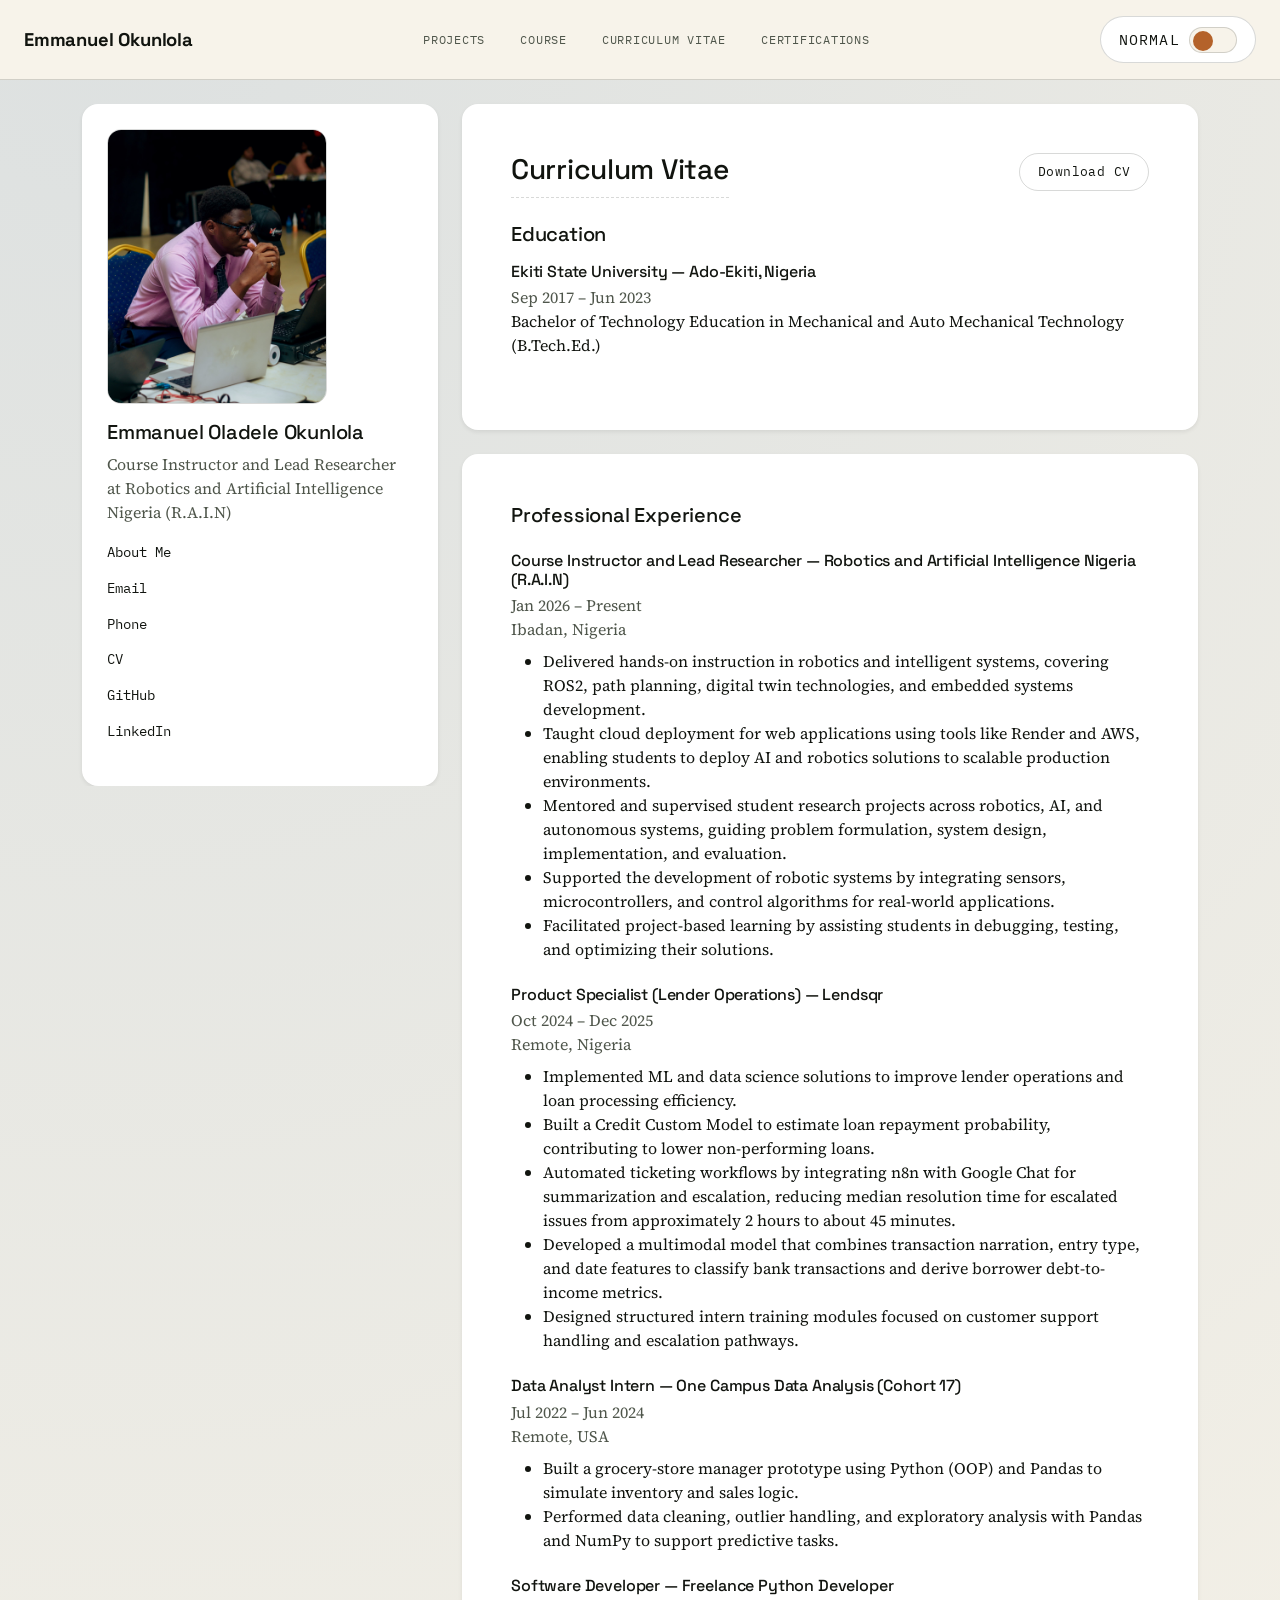
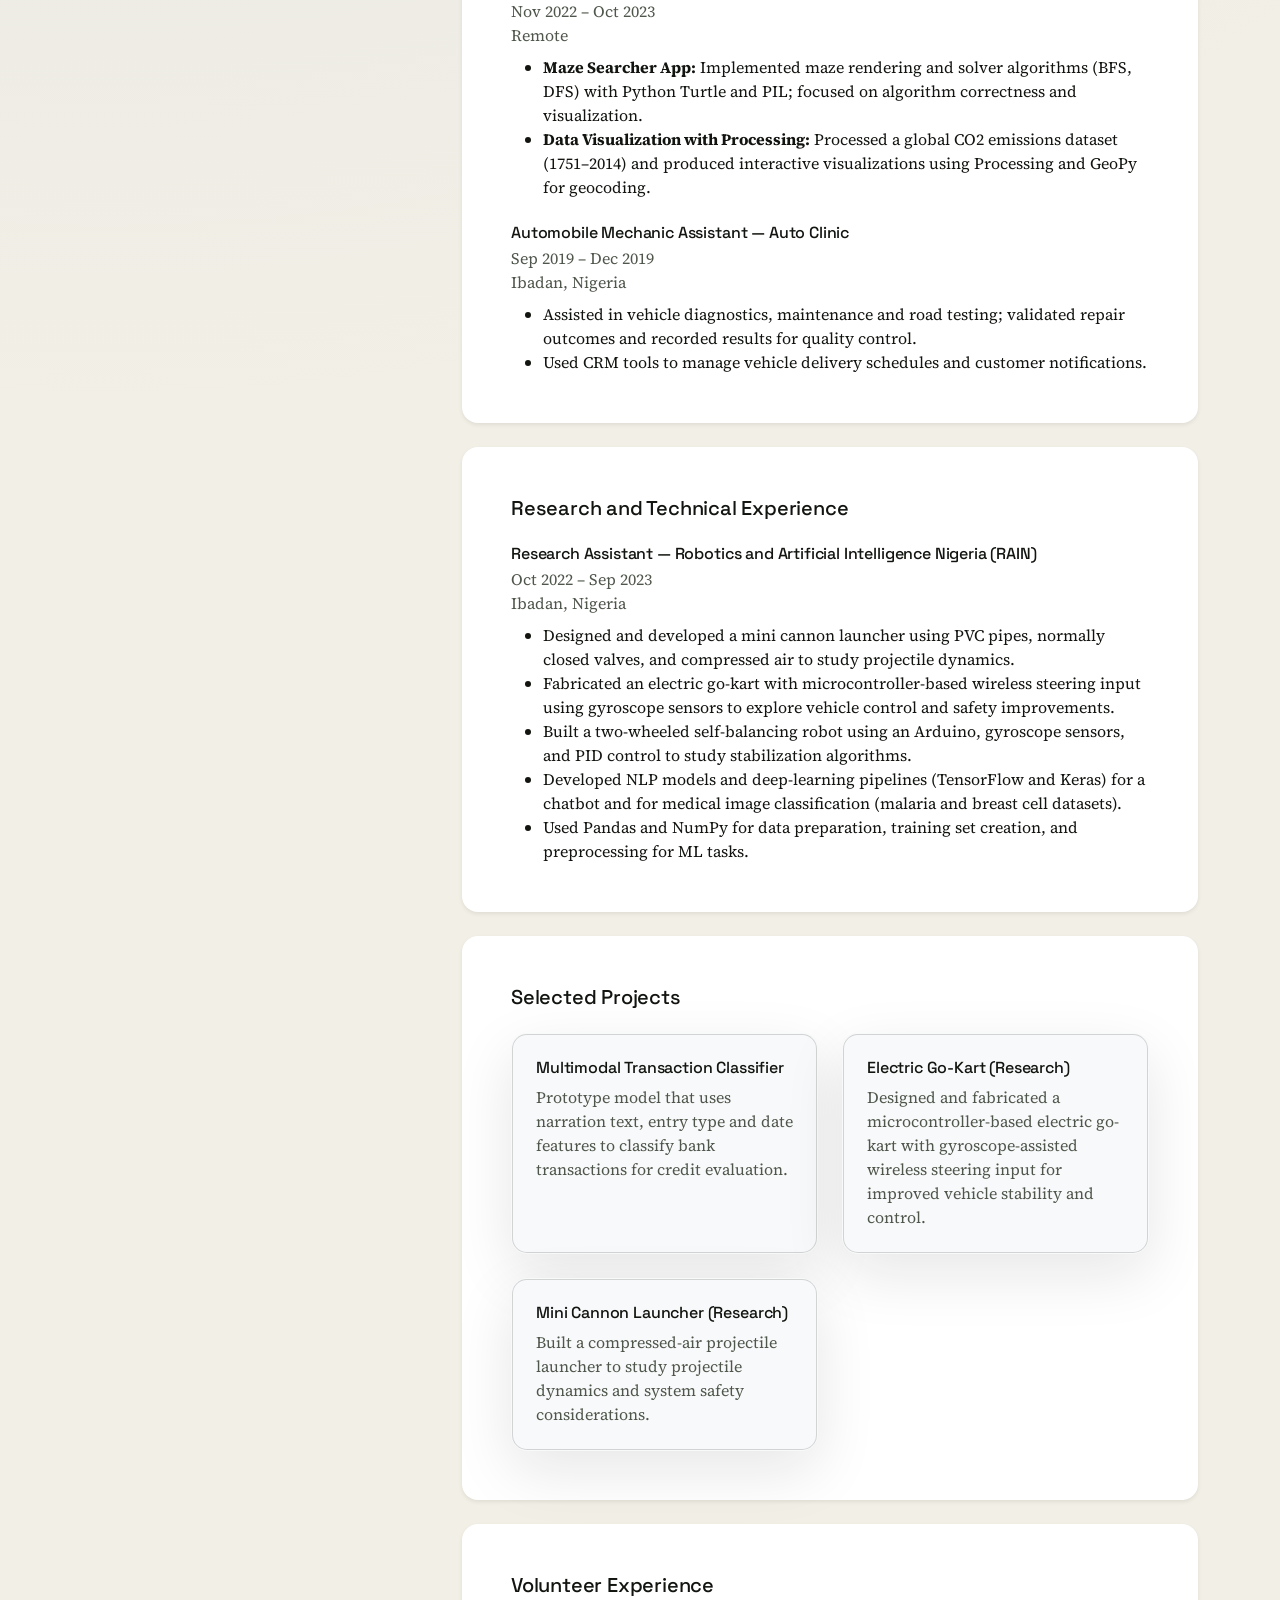
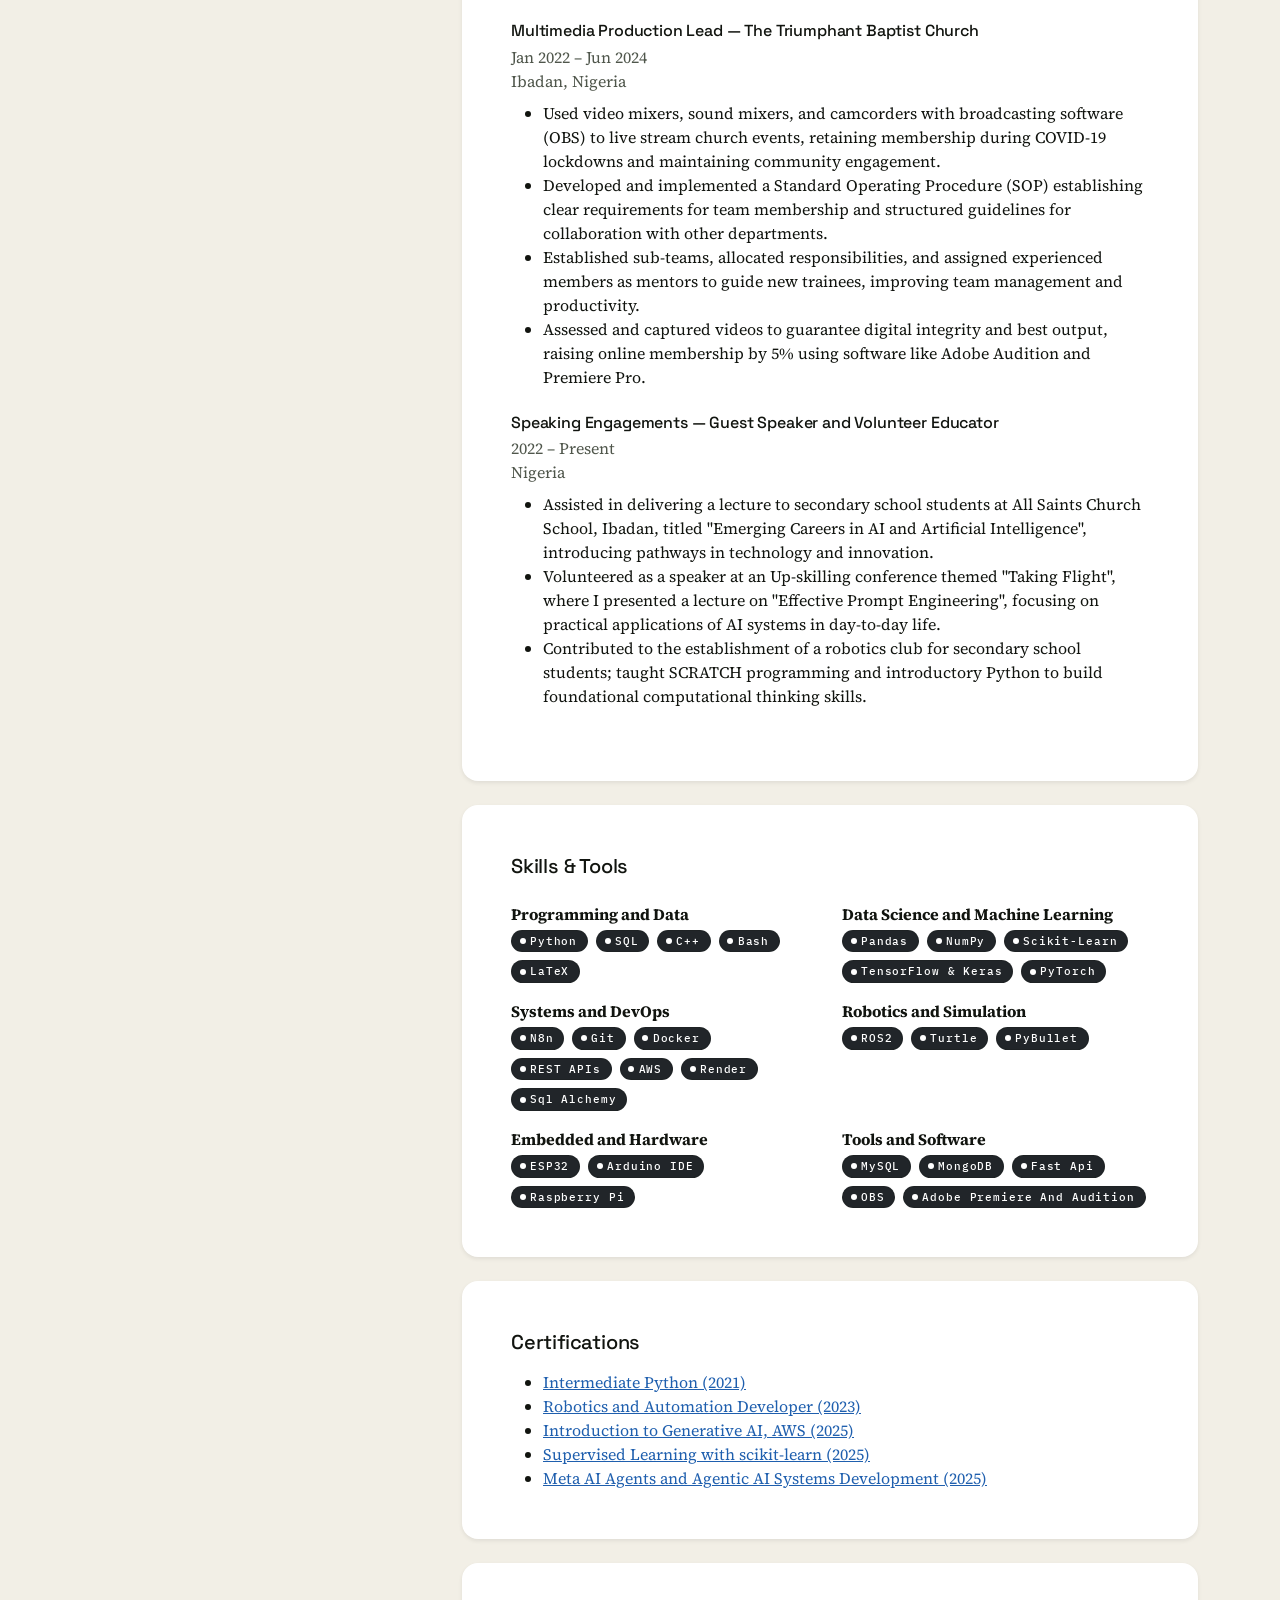
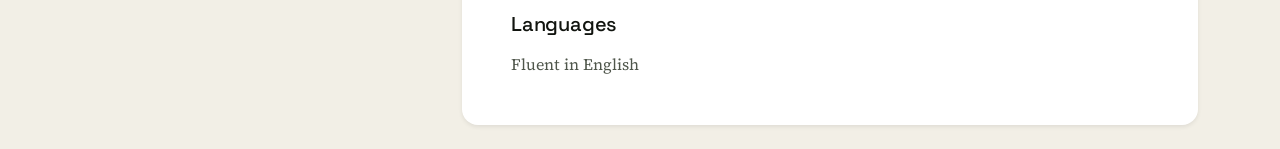
==== cv.html @ 88863d71 "pushing my first portfolio to git, to be hosted on github pages" ====
<!doctype html>
<html lang="en">
  <head>
    <meta charset="utf-8">
    <meta name="viewport" content="width=device-width, initial-scale=1, shrink-to-fit=no">
    <title>Curriculum Vitae · Emmanuel Okunlola</title>
    <link rel="icon" type="image/svg+xml" href="favicons/favicon.svg">
    <link rel="apple-touch-icon" sizes="180x180" href="favicons/apple-touch-icon.png">
    <link rel="icon" type="image/png" sizes="32x32" href="favicons/favicon-32x32.png">
    <link rel="icon" type="image/png" sizes="16x16" href="favicons/favicon-16x16.png">
    <meta name="theme-color" content="#0e1210">

    <!-- Inline, blocking: set the theme before first paint so there's no flash -->
    <script>
      (function () {
        try {
          var stored = localStorage.getItem('portfolio-theme');
          var theme = stored || (window.matchMedia('(prefers-color-scheme: dark)').matches ? 'mechanical' : 'normal');

          document.documentElement.dataset.theme = theme;
          document.documentElement.setAttribute('data-bs-theme', theme === 'mechanical' ? 'dark' : 'light');
        } catch (err) {
          document.documentElement.dataset.theme = 'normal';
          document.documentElement.setAttribute('data-bs-theme', 'light');
        }
      })();
    </script>
    <link rel="stylesheet" href="https://cdn.jsdelivr.net/npm/bootstrap@5.3.2/dist/css/bootstrap.min.css" crossorigin="anonymous">
    <link rel="stylesheet" href="css/site.css">
    
  </head>
  <body>
    <div class="page-shell">
      <header class="page-header py-3 px-4 d-flex align-items-center justify-content-between">
        <div class="brand">
          <a href="index.html" class="text-decoration-none">
            <h1 class="h4 mb-0">Emmanuel Okunlola</h1>
          </a>
        </div>
        <nav class="site-nav" aria-label="Primary">
          <a href="projects.html" class="nav-pill">Projects</a>
          <a href="courses.html" class="nav-pill">Course</a>
          <a href="cv.html" class="nav-pill">Curriculum Vitae</a>
          <a href="cv.html#certification" class="nav-pill">Certifications</a>
    
        </nav>
        <button id="theme-toggle" class="switch" type="button" aria-pressed="false" aria-label="Toggle mechanical theme">
          <span class="switch-label">Normal</span>
          <span class="switch-track"><span class="switch-thumb"></span></span>
        </button>
      </header>
      <main class="container-xl py-4">
        <div class="row gx-4">
          <aside class="col-md-4 mb-4 sidebar-col">
            <div class="sidebar-card p-4 rounded-4 shadow-sm">
              <img src="images/profile_picture.jpeg" alt="Profile photo" class="profile-avatar mb-3">
              <h2 class="h5 mb-2">Emmanuel Oladele Okunlola</h2>
              <p class="text-muted mb-3">Course Instructor and Lead Researcher at Robotics and Artificial Intelligence Nigeria (R.A.I.N)</p>
              <div class="sidebar-links mb-3">
                <a href="about.html" class="sidebar-link">About Me</a>
                <a href="mailto:niyotokunlola@gmail.com" class="sidebar-link">Email</a>
                <a href="tel:+2348109002739" class="sidebar-link">Phone</a>
                <a href="cv.html" class="sidebar-link">CV</a>
                <a href="https://github.com/the90sInc/" target="_blank" class="sidebar-link">GitHub</a>
                <a href="https://www.linkedin.com/in/emmanuelokunlola/" target="_blank" class="sidebar-link">LinkedIn</a>
              </div>
            </div>
          </aside>
          <section class="col-md-8">

<div class="content-block rounded-4 shadow-sm p-5 mb-4">
  <div class="d-flex justify-content-between align-items-start flex-wrap gap-3 mb-4">
    <h2 class="section-title mb-0">Curriculum Vitae</h2>
    <a href="files/Professional_CV.pdf" class="btn btn-outline-light" download>Download CV</a>
  </div>

  <h3 class="h5 mb-3">Education</h3>
  <div class="mb-4">
    <div class="d-flex justify-content-between flex-wrap">
      <h4 class="h6 mb-1">Ekiti State University — Ado-Ekiti, Nigeria</h4>
    </div>
    <span class="text-muted">Sep 2017 – Jun 2023</span>
    <p class="mb-1">Bachelor of Technology Education in Mechanical and Auto Mechanical Technology (B.Tech.Ed.)</p>
  </div>
</div>

<div class="content-block rounded-4 shadow-sm p-5 mb-4">
  <h3 class="h5 mb-4">Professional Experience</h3>

  <div class="mb-4">
    <div class="d-flex justify-content-between flex-wrap">
      <h4 class="h6 mb-1">Course Instructor and Lead Researcher — Robotics and Artificial Intelligence Nigeria (R.A.I.N)</h4>
    </div>
    <span class="text-muted">Jan 2026 – Present</span>
    <p class="text-muted mb-2">Ibadan, Nigeria</p>
    <ul class="text-muted mb-0">
      <li>Delivered hands-on instruction in robotics and intelligent systems, covering ROS2, path planning, digital twin technologies, and embedded systems development.</li>
      <li>Taught cloud deployment for web applications using tools like Render and AWS, enabling students to deploy AI and robotics solutions to scalable production environments.</li>
      <li>Mentored and supervised student research projects across robotics, AI, and autonomous systems, guiding problem formulation, system design, implementation, and evaluation.</li>
      <li>Supported the development of robotic systems by integrating sensors, microcontrollers, and control algorithms for real-world applications.</li>
      <li>Facilitated project-based learning by assisting students in debugging, testing, and optimizing their solutions.</li>
    </ul>
  </div>

  <div class="mb-4">
    <div class="d-flex justify-content-between flex-wrap">
      <h4 class="h6 mb-1">Product Specialist (Lender Operations) — Lendsqr</h4>
    </div>
    <span class="text-muted">Oct 2024 – Dec 2025</span>
    <p class="text-muted mb-2">Remote, Nigeria</p>
    <ul class="text-muted mb-0">
      <li>Implemented ML and data science solutions to improve lender operations and loan processing efficiency.</li>
      <li>Built a Credit Custom Model to estimate loan repayment probability, contributing to lower non-performing loans.</li>
      <li>Automated ticketing workflows by integrating n8n with Google Chat for summarization and escalation, reducing median resolution time for escalated issues from approximately 2 hours to about 45 minutes.</li>
      <li>Developed a multimodal model that combines transaction narration, entry type, and date features to classify bank transactions and derive borrower debt-to-income metrics.</li>
      <li>Designed structured intern training modules focused on customer support handling and escalation pathways.</li>
    </ul>
  </div>

  <div class="mb-4">
    <div class="d-flex justify-content-between flex-wrap">
      <h4 class="h6 mb-1">Data Analyst Intern — One Campus Data Analysis (Cohort 17)</h4>
    </div>
    <span class="text-muted">Jul 2022 – Jun 2024</span>
    <p class="text-muted mb-2">Remote, USA</p>
    <ul class="text-muted mb-0">
      <li>Built a grocery-store manager prototype using Python (OOP) and Pandas to simulate inventory and sales logic.</li>
      <li>Performed data cleaning, outlier handling, and exploratory analysis with Pandas and NumPy to support predictive tasks.</li>
    </ul>
  </div>

  <div class="mb-4">
    <div class="d-flex justify-content-between flex-wrap">
      <h4 class="h6 mb-1">Software Developer — Freelance Python Developer</h4>
    </div>
    <span class="text-muted">Nov 2022 – Oct 2023</span>
    <p class="text-muted mb-2">Remote</p>
    <ul class="text-muted mb-0">
      <li><strong>Maze Searcher App:</strong> Implemented maze rendering and solver algorithms (BFS, DFS) with Python Turtle and PIL; focused on algorithm correctness and visualization.</li>
      <li><strong>Data Visualization with Processing:</strong> Processed a global CO2 emissions dataset (1751–2014) and produced interactive visualizations using Processing and GeoPy for geocoding.</li>
    </ul>
  </div>

  <div>
    <div class="d-flex justify-content-between flex-wrap">
      <h4 class="h6 mb-1">Automobile Mechanic Assistant — Auto Clinic</h4>
    </div>
    <span class="text-muted">Sep 2019 – Dec 2019</span>
    <p class="text-muted mb-2">Ibadan, Nigeria</p>
    <ul class="text-muted mb-0">
      <li>Assisted in vehicle diagnostics, maintenance and road testing; validated repair outcomes and recorded results for quality control.</li>
      <li>Used CRM tools to manage vehicle delivery schedules and customer notifications.</li>
    </ul>
  </div>
</div>

<div class="content-block rounded-4 shadow-sm p-5 mb-4">
  <h3 class="h5 mb-4">Research and Technical Experience</h3>
  <div class="d-flex justify-content-between flex-wrap">
    <h4 class="h6 mb-1">Research Assistant — Robotics and Artificial Intelligence Nigeria (RAIN)</h4>
  </div>
  <span class="text-muted">Oct 2022 – Sep 2023</span>
  <p class="text-muted mb-2">Ibadan, Nigeria</p>
  <ul class="text-muted mb-0">
    <li>Designed and developed a mini cannon launcher using PVC pipes, normally closed valves, and compressed air to study projectile dynamics.</li>
    <li>Fabricated an electric go-kart with microcontroller-based wireless steering input using gyroscope sensors to explore vehicle control and safety improvements.</li>
    <li>Built a two-wheeled self-balancing robot using an Arduino, gyroscope sensors, and PID control to study stabilization algorithms.</li>
    <li>Developed NLP models and deep-learning pipelines (TensorFlow and Keras) for a chatbot and for medical image classification (malaria and breast cell datasets).</li>
    <li>Used Pandas and NumPy for data preparation, training set creation, and preprocessing for ML tasks.</li>
  </ul>
</div>

<div class="content-block rounded-4 shadow-sm p-5 mb-4">
  <h3 class="h5 mb-4">Selected Projects</h3>
  <div class="row gy-4">
    <div class="col-md-6">
      <article class="project-card p-4 rounded-4 bg-body-tertiary h-100">
        <h4 class="mb-2 h6">Multimodal Transaction Classifier</h4>
        <p class="text-muted mb-0">Prototype model that uses narration text, entry type and date features to classify bank transactions for credit evaluation.</p>
      </article>
    </div>
    <div class="col-md-6">
      <article class="project-card p-4 rounded-4 bg-body-tertiary h-100">
        <h4 class="mb-2 h6">Electric Go-Kart (Research)</h4>
        <p class="text-muted mb-0">Designed and fabricated a microcontroller-based electric go-kart with gyroscope-assisted wireless steering input for improved vehicle stability and control.</p>
      </article>
    </div>
    <div class="col-md-6">
      <article class="project-card p-4 rounded-4 bg-body-tertiary h-100">
        <h4 class="mb-2 h6">Mini Cannon Launcher (Research)</h4>
        <p class="text-muted mb-0">Built a compressed-air projectile launcher to study projectile dynamics and system safety considerations.</p>
      </article>
    </div>
  </div>
</div>

<div class="content-block rounded-4 shadow-sm p-5 mb-4">
  <h3 class="h5 mb-4">Volunteer Experience</h3>
  <div class="mb-4">
    <div class="d-flex justify-content-between flex-wrap">
      <h4 class="h6 mb-1">Multimedia Production Lead — The Triumphant Baptist Church</h4>
    </div>
    <span class="text-muted">Jan 2022 – Jun 2024</span>
    <p class="text-muted mb-2">Ibadan, Nigeria</p>
    <ul class="text-muted mb-0">
      <li>Used video mixers, sound mixers, and camcorders with broadcasting software (OBS) to live stream church events, retaining membership during COVID-19 lockdowns and maintaining community engagement.</li>
      <li>Developed and implemented a Standard Operating Procedure (SOP) establishing clear requirements for team membership and structured guidelines for collaboration with other departments.</li>
      <li>Established sub-teams, allocated responsibilities, and assigned experienced members as mentors to guide new trainees, improving team management and productivity.</li>
      <li>Assessed and captured videos to guarantee digital integrity and best output, raising online membership by 5% using software like Adobe Audition and Premiere Pro.</li>
    </ul>
  </div>
  <div class="mb-4">
    <div class="d-flex justify-content-between flex-wrap">
      <h4 class="h6 mb-1">Speaking Engagements — Guest Speaker and Volunteer Educator</h4>
    </div>
    <span class="text-muted">2022 – Present</span>
    <p class="text-muted mb-2">Nigeria</p>
    <ul class="text-muted mb-0">
      <li>Assisted in delivering a lecture to secondary school students at All Saints Church School, Ibadan, titled "Emerging Careers in AI and Artificial Intelligence", introducing pathways in technology and innovation.</li>
      <li>Volunteered as a speaker at an Up-skilling conference themed "Taking Flight", where I presented a lecture on "Effective Prompt Engineering", focusing on practical applications of AI systems in day-to-day life.</li>
      <li>Contributed to the establishment of a robotics club for secondary school students; taught SCRATCH programming and introductory Python to build foundational computational thinking skills.</li>
    </ul>
  </div>
  
</div>

<div class="content-block rounded-4 shadow-sm p-5 mb-4">
  <h3 class="h5 mb-4">Skills &amp; Tools</h3>
  <div class="row gy-3">
    <div class="col-md-6">
      <p class="mb-1"><strong>Programming and Data</strong></p>
      <div class="d-flex flex-wrap gap-2">
        <span class="badge badge-pill bg-dark text-white">Python</span>
        <span class="badge badge-pill bg-dark text-white">SQL</span>
        <span class="badge badge-pill bg-dark text-white">C++</span>
        <span class="badge badge-pill bg-dark text-white">Bash</span>
        <span class="badge badge-pill bg-dark text-white">LaTeX</span>
      </div>
    </div>
    <div class="col-md-6">
      <p class="mb-1"><strong>Data Science and Machine Learning</strong></p>
      <div class="d-flex flex-wrap gap-2">
        <span class="badge badge-pill bg-dark text-white">Pandas</span>
        <span class="badge badge-pill bg-dark text-white">NumPy</span>
        <span class="badge badge-pill bg-dark text-white">Scikit-learn</span>
        <span class="badge badge-pill bg-dark text-white">TensorFlow &amp; Keras</span>
        <span class="badge badge-pill bg-dark text-white">PyTorch</span>
      </div>
    </div>
    <div class="col-md-6">
      <p class="mb-1"><strong>Systems and DevOps</strong></p>
      <div class="d-flex flex-wrap gap-2">
        <span class="badge badge-pill bg-dark text-white">n8n</span>
        <span class="badge badge-pill bg-dark text-white">Git</span>
        <span class="badge badge-pill bg-dark text-white">Docker</span>
        <span class="badge badge-pill bg-dark text-white">REST APIs</span>
        <span class="badge badge-pill bg-dark text-white">AWS</span>
        <span class="badge badge-pill bg-dark text-white">Render</span>
        <span class="badge badge-pill bg-dark text-white">Sql Alchemy</span>
      </div>
    </div>
    <div class="col-md-6">
      <p class="mb-1"><strong>Robotics and Simulation</strong></p>
      <div class="d-flex flex-wrap gap-2">
        <span class="badge badge-pill bg-dark text-white">ROS2</span>
        <span class="badge badge-pill bg-dark text-white">Turtle</span>
        <span class="badge badge-pill bg-dark text-white">PyBullet</span>
      </div>
    </div>
    <div class="col-md-6">
      <p class="mb-1"><strong>Embedded and Hardware</strong></p>
      <div class="d-flex flex-wrap gap-2">
        <span class="badge badge-pill bg-dark text-white">ESP32</span>
        <span class="badge badge-pill bg-dark text-white">Arduino IDE</span>
        <span class="badge badge-pill bg-dark text-white">Raspberry Pi</span>
      </div>
    </div>
    <div class="col-md-6">
      <p class="mb-1"><strong>Tools and Software</strong></p>
      <div class="d-flex flex-wrap gap-2">
        <span class="badge badge-pill bg-dark text-white">MySQL</span>
        <span class="badge badge-pill bg-dark text-white">MongoDB</span>
        <span class="badge badge-pill bg-dark text-white">Fast Api</span>
        <span class="badge badge-pill bg-dark text-white">OBS</span>
        <span class="badge badge-pill bg-dark text-white">Adobe Premiere and Audition</span>
      </div>
    </div>
  </div>
</div>

<div class="content-block rounded-4 shadow-sm p-5 mb-4" id="certification">
  <h3 class="h5 mb-3">Certifications</h3>
  <ul class="text-muted mb-0">
    <li><a href="https://www.datacamp.com/completed/statement-of-accomplishment/course/e2b67c7ce54f2c0b7b66b31d7f679be940882313" target="_blank" class="text-decoration-underline">Intermediate Python (2021)</a></li>
    <li><a href="https://drive.google.com/file/d/1u7HS6_P8scRAf2-X0GeK5CwsTp3LVEvN/view" target="_blank" class="text-decoration-underline">Robotics and Automation Developer (2023)</a></li>
    <li><a href="https://www.udacity.com/certificate/e/9453f0be-5ea4-11f0-bd34-0f3edb70fea3" target="_blank" class="text-decoration-underline">Introduction to Generative AI, AWS (2025)</a></li>
    <li><a href="https://www.datacamp.com/completed/statement-of-accomplishment/course/9a4fb801af8574391a65c345abcd76ab126ab5a8" target="_blank" class="text-decoration-underline">Supervised Learning with scikit-learn (2025)</a></li>
    <li><a href="https://drive.google.com/file/d/1WVRADmPK8iLYOWRzMctFnv8rOKqzJzUx/view" target="_blank" class="text-decoration-underline">Meta AI Agents and Agentic AI Systems Development (2025)</a></li>
  </ul>
</div>

<div class="content-block rounded-4 shadow-sm p-5">
  <h3 class="h5 mb-3">Languages</h3>
  <p class="text-muted mb-0">Fluent in English</p>
</div>

          </section>
        </div>
      </main>
    </div>
    <script src="https://cdn.jsdelivr.net/npm/bootstrap@5.3.2/dist/js/bootstrap.bundle.min.js" crossorigin="anonymous"></script>
    <script src="js/theme.js"></script>
  </body>
</html>
---- css/site.css ----
/* ==========================================================================
   Portfolio design system — "field notebook" theme
   Two named surfaces (paper / graphite), one technical blue accent,
   one copper accent for highlights and tags.
   ========================================================================== */

@import url('https://fonts.googleapis.com/css2?family=Space+Grotesk:wght@500;600;700&family=Source+Serif+4:opsz,wght@8..60,400;8..60,600&family=IBM+Plex+Mono:wght@400;500&display=swap');

:root {
  color-scheme: light;

  /* -- surfaces -- */
  --bg: #f2efe6;
  --surface: #ffffff;
  --surface-2: #f7f3ea;
  --panel: rgba(20, 24, 20, 0.08);
  --border: rgba(15, 20, 15, 0.16);

  /* -- text -- */
  --text: #11140f;
  --text-muted: #4f564b;

  /* -- accents -- */
  --accent: #1f5fae;        /* blueprint blue */
  --accent-strong: #123c73;
  --accent-warm: #b4622a;   /* copper */
  --accent-warm-strong: #8a4a1e;

  /* -- fonts -- */
  --font-display: 'Space Grotesk', system-ui, sans-serif;
  --font-body: 'Source Serif 4', Georgia, serif;
  --font-mono: 'IBM Plex Mono', ui-monospace, monospace;

  --radius: 18px;
  --shadow: 0 20px 60px rgba(20, 20, 15, 0.10);
}

/* "Mechanical" theme — a blueprint / technical-drawing surface: deep
   schematic navy, a faint drafting grid, cyan linework and copper rivets
   in place of the paper/graphite palette. */
[data-theme="mechanical"] {
  color-scheme: dark;
  --bg: #0a1522;
  --surface: #0f2036;
  --surface-2: #16304a;
  --panel: rgba(150, 205, 255, 0.07);
  --border: rgba(150, 205, 255, 0.12);

  --text: #eaf3fc;
  --text-muted: #9db2ca;

  --accent: #5fb1ff;
  --accent-strong: #9cd2ff;
  --accent-warm: #d68a4c;
  --accent-warm-strong: #f2ab6d;

  --grid-line: rgba(150, 205, 255, 0.07);
  --shadow: 0 24px 70px rgba(0, 0, 0, 0.5);
}

[data-theme="mechanical"] body {
  background-image:
    repeating-linear-gradient(0deg, var(--grid-line) 0 1px, transparent 1px 32px),
    repeating-linear-gradient(90deg, var(--grid-line) 0 1px, transparent 1px 32px),
    radial-gradient(circle at 8% 0%, color-mix(in srgb, var(--accent) 14%, transparent), transparent 42%);
  background-color: var(--bg);
}

* { box-sizing: border-box; }

html {
  scroll-behavior: smooth;
}

/* keep anchored sections clear of the sticky header when jumped to via nav */
#experience,
#certifications {
  scroll-margin-top: 6.5rem;
}
#certification {
  scroll-margin-top: 6.5rem;
}

body {
  background:
    radial-gradient(circle at 8% 0%, color-mix(in srgb, var(--accent) 10%, transparent), transparent 40%),
    var(--bg);
  color: var(--text);
  font-family: var(--font-body);
  min-height: 100vh;
  transition: background-color 0.25s ease, color 0.25s ease;
  -webkit-font-smoothing: antialiased;
}

body,
.sidebar-card,
.content-block,
.project-card,
.hero-section,
.page-header {
  color: var(--text);
}

p,
li,
.sidebar-link,
.cardbar-link,
.badge.badge-pill,
.section-title,
.brand h1,
.brand .eyebrow-tag {
  color: var(--text);
}

.text-muted {
  color: var(--text-muted) !important;
}

@media (prefers-reduced-motion: reduce) {
  html { scroll-behavior: auto; }
  * { transition-duration: 0.01ms !important; animation-duration: 0.01ms !important; }
}

h1, h2, h3, h4, h5, h6 {
  font-family: var(--font-display);
  letter-spacing: -0.01em;
}

a { color: var(--accent); }
a:hover { color: var(--accent-strong); }

:focus-visible {
  outline: 2px solid var(--accent);
  outline-offset: 3px;
  border-radius: 4px;
}

.page-shell { min-height: 100vh; }

/* ---------------------------------------------------------------------- */
/* Header                                                                  */
/* ---------------------------------------------------------------------- */

.page-header {
  background: var(--surface-2);
  border-bottom: 1px solid var(--border);
  position: sticky;
  top: 0;
  z-index: 20;
  gap: 0.75rem;
  flex-wrap: wrap;
}

.brand h1 {
  font-size: 1.15rem;
  font-weight: 700;
  color: var(--text) !important;
}

.brand .eyebrow-tag {
  display: block;
  font-family: var(--font-mono);
  font-size: 0.72rem;
  letter-spacing: 0.18em;
  text-transform: uppercase;
  color: var(--text-muted);
}

.sidebar-card,
.content-block,
.project-card,
.hero-section,
.card {
  background: var(--surface);
  border: 1px solid transparent;
  box-shadow: var(--shadow), inset 0 0 0 1px var(--border);
  color: var(--text);
}

.sidebar-card,
.content-block,
.hero-section {
  position: relative;
  border-radius: calc(var(--radius) + 4px);
}

.brand .eyebrow-tag {
  display: block;
  font-family: var(--font-mono);
  font-size: 0.65rem;
  letter-spacing: 0.16em;
  text-transform: uppercase;
  color: var(--text-muted);
}

/* ---------------------------------------------------------------------- */
/* Primary nav                                                            */
/* ---------------------------------------------------------------------- */

.site-nav {
  display: flex;
  flex-wrap: wrap;
  gap: 0.4rem;
  align-items: center;
}

.nav-pill {
  font-family: var(--font-mono);
  font-size: 0.78rem;
  letter-spacing: 0.06em;
  text-transform: uppercase;
  color: var(--text-muted);
  text-decoration: none;
  padding: 0.5rem 0.9rem;
  border-radius: 999px;
  transition: background-color 0.2s ease, color 0.2s ease;
  white-space: nowrap;
}

.nav-pill:hover,
.nav-pill:focus-visible {
  color: var(--text);
  background: var(--panel);
}

/* ---------------------------------------------------------------------- */
/* Sidebar — sticky so it stays fully in view while the page scrolls      */
/* ---------------------------------------------------------------------- */

.sidebar-col {
  position: sticky;
  top: 6rem;
  align-self: flex-start;
  max-height: calc(100vh - 7.5rem);
  overflow-y: auto;
  scrollbar-width: thin;
}

@media (max-width: 767px) {
  .sidebar-col {
    position: static;
    max-height: none;
    overflow-y: visible;
  }
}

/* ---------------------------------------------------------------------- */
/* Theme switch                                                           */
/* ---------------------------------------------------------------------- */

.switch {
  display: inline-flex;
  align-items: center;
  gap: 0.6rem;
  background: var(--surface);
  border: 1px solid var(--border);
  border-radius: 999px;
  padding: 0.6rem 1.1rem;
  cursor: pointer;
  font-family: var(--font-mono);
  font-size: 0.95rem;
  letter-spacing: 0.08em;
  text-transform: uppercase;
  color: var(--text);
  min-width: 120px;
  width: auto;
  justify-content: space-between;
  transition: background-color 0.2s ease, color 0.2s ease, border-color 0.2s ease, transform 0.2s ease;
  white-space: nowrap;
  user-select: none;
  touch-action: manipulation;
}

.switch:hover {
  background: var(--surface-2);
}

.switch:focus-visible {
  outline: 2px solid var(--accent);
  outline-offset: 2px;
}

.switch-track,
.switch-thumb {
  pointer-events: none;
}

.switch:focus-visible {
  outline: 2px solid var(--accent);
  outline-offset: 2px;
}

.switch-track {
  width: 48px;
  height: 26px;
  border-radius: 999px;
  background: var(--surface-2);
  border: 1px solid var(--border);
  position: relative;
  transition: background-color 0.2s ease, border-color 0.2s ease;
}

.switch-thumb {
  position: absolute;
  top: 3px;
  left: 3px;
  width: 20px;
  height: 20px;
  border-radius: 50%;
  background: var(--accent-warm);
  transition: transform 0.22s ease, background-color 0.22s ease;
}

.switch[aria-pressed="true"] .switch-track {
  background: color-mix(in srgb, var(--accent) 30%, var(--surface-2));
  border-color: var(--accent);
}

.switch[aria-pressed="true"] .switch-thumb {
  transform: translateX(22px);
  background: var(--accent);
}

.switch-label {
  min-width: 40px;
  text-align: left;
  color: var(--text);
}

.switch:hover { color: var(--text); }

/* ---------------------------------------------------------------------- */
/* Cards / surfaces                                                       */
/* ---------------------------------------------------------------------- */

.sidebar-card,
.content-block{padding: 1rem;}
.project-card,
.hero-section,
.card {
  background: var(--surface);
  border: 1px solid transparent;
  box-shadow: var(--shadow), inset 0 0 0 1px var(--border);
}

.sidebar-card,
.content-block,
.hero-section {
  position: relative;
  border-radius: calc(var(--radius) + 4px);
}

/* Corner drafting-marks are a "mechanical" theme signature only — in the
   normal theme, edges stay soft and unbroken with no hard demarcation. */
[data-theme="mechanical"] .sidebar-card::before,
[data-theme="mechanical"] .hero-section::before {
  content: "";
  position: absolute;
  top: 10px;
  left: 10px;
  width: 18px;
  height: 18px;
  border-top: 2px solid var(--accent-warm);
  border-left: 2px solid var(--accent-warm);
  opacity: 0.55;
  pointer-events: none;
}

[data-theme="mechanical"] .sidebar-card::after,
[data-theme="mechanical"] .hero-section::after {
  content: "";
  position: absolute;
  bottom: 10px;
  right: 10px;
  width: 18px;
  height: 18px;
  border-bottom: 2px solid var(--accent-warm);
  border-right: 2px solid var(--accent-warm);
  opacity: 0.55;
  pointer-events: none;
}

.profile-avatar,
.hero-image {
  width: 100%;
  max-width: 220px;
  object-fit: cover;
  border-radius: 14px;
  border: 1px solid var(--border);
}

.eyebrow {
  font-family: var(--font-mono);
  font-size: 0.78rem;
  letter-spacing: 0.18em;
  text-transform: uppercase;
  color: var(--accent-warm-strong);
}

.section-title {
  font-size: clamp(1.35rem, 2.2vw, 1.9rem);
  margin-bottom: 1.4rem;
  padding-bottom: 0.6rem;
  border-bottom: 1px dashed var(--border);
  word-break: break-word;
  overflow-wrap: anywhere;
  max-width: 100%;
  
}


/* ---------------------------------------------------------------------- */
/* Badges / tags — styled like instrument readouts                        */
/* ---------------------------------------------------------------------- */

.badge.badge-pill {
  border-radius: 999px;
  font-family: var(--font-mono);
  font-size: 0.68rem;
  font-weight: 500;
  letter-spacing: 0.08em;
  text-transform: capitalize;
  padding: 0.45em 0.9em 0.45em 0.7em;
  border: 1px solid var(--border);
  background: var(--panel);
  color: var(--text);
  display: inline-flex;
  align-items: center;
  gap: 0.4em;
}

.badge.badge-pill::before {
  content: "";
  width: 6px;
  height: 6px;
  border-radius: 50%;
  background: currentColor;
  flex: none;
}

.badge.nature {
  color: #2f8f5b;
  background: linear-gradient(135deg, rgba(47, 143, 91, 0.16), rgba(47, 143, 91, 0.06));
  border-color: rgba(47, 143, 91, 0.25);
}

.badge.sunset {
  color: var(--accent-warm-strong);
  background: linear-gradient(135deg, rgba(180, 98, 42, 0.16), rgba(180, 98, 42, 0.06));
  border-color: rgba(180, 98, 42, 0.25);
}

.badge.ocean {
  color: var(--accent);
  background: linear-gradient(135deg, rgba(31, 95, 174, 0.16), rgba(31, 95, 174, 0.06));
  border-color: rgba(31, 95, 174, 0.25);
}

.badge.lavender {
  color: #7a5fd0;
  background: linear-gradient(135deg, rgba(122, 95, 208, 0.16), rgba(122, 95, 208, 0.06));
  border-color: rgba(122, 95, 208, 0.25);
}

.badge.dark {
  color: var(--text-muted);
  background: linear-gradient(135deg, rgba(79, 86, 75, 0.16), rgba(79, 86, 75, 0.06));
  border-color: rgba(79, 86, 75, 0.2);
}

.badge.metal {
  color: #6b7280;
  background: linear-gradient(135deg, rgba(107, 114, 128, 0.16), rgba(107, 114, 128, 0.06));
  border-color: rgba(107, 114, 128, 0.22);
}

.badge.circuit {
  color: #0f766e;
  background: linear-gradient(135deg, rgba(15, 118, 110, 0.16), rgba(15, 118, 110, 0.06));
  border-color: rgba(15, 118, 110, 0.25);
}

.badge.aurora {
  color: #c2410c;
  background: linear-gradient(135deg, rgba(194, 65, 12, 0.16), rgba(194, 65, 12, 0.06));
  border-color: rgba(194, 65, 12, 0.24);
}

/* Bootstrap "subtle" bg utilities used on the home page — tie to tokens
   instead of Bootstrap's fixed light-mode palette so they adapt in dark mode */
.bg-primary-subtle {
  background-color: color-mix(in srgb, var(--accent) 20%, var(--surface)) !important;
  border: 1px solid var(--border);
  color: var(--text);
}

.bg-secondary-subtle {
  background-color: color-mix(in srgb, var(--surface-2) 80%, var(--surface)) !important;
  border: 1px solid var(--border);
  color: var(--text);
}

/* ---------------------------------------------------------------------- */
/* Sidebar links                                                          */
/* ---------------------------------------------------------------------- */

.sidebar-links {
  display: grid;
  gap: 0.6rem;
}

.sidebar-link {
  color: var(--text);
  display: inline-flex;
  align-items: center;
  gap: 0.5em;
  text-decoration: none;
  font-family: var(--font-mono);
  font-size: 0.85rem;
  padding: 0.15rem 0;
  border-bottom: 1px solid transparent;
}

.sidebar-link:hover {
  color: var(--accent);
  border-bottom-color: var(--accent);
}

/* ---------------------------------------------------------------------- */
/* Cardbar links                                                          */
/* ---------------------------------------------------------------------- */

.cardbar-links {
  display: grid;
  gap: 0.6rem;
}

.cardbar-link {
  color: var(--text);
  display: inline-flex;
  align-items: center;
  gap: 0.5em;
  text-decoration: none;
  font-family: var(--font-mono);
  font-size: clamp(1.35rem, 2.2vw, 1.9rem);
  padding: 0.15rem 0;
  border-bottom: 1px solid transparent;
}

.cardbar-link:hover {
  color: var(--accent);
  border-bottom-color: var(--accent);
}

/* ---------------------------------------------------------------------- */
/* Buttons                                                                 */
/* ---------------------------------------------------------------------- */

.btn-outline-light {
  color: var(--text);
  border-color: var(--border);
  border-radius: 999px;
  font-family: var(--font-mono);
  font-size: 0.82rem;
  letter-spacing: 0.03em;
  padding: 0.5rem 1.1rem;
}

.btn-outline-light:hover {
  background: var(--accent);
  border-color: var(--accent);
  color: #fff;
}

/* ---------------------------------------------------------------------- */
/* Responsive tuning                                                       */
/* ---------------------------------------------------------------------- */

@media (max-width: 767px) {
  .page-header {
    padding: 0.85rem 1rem;
  }

  .hero-section .d-flex.flex-md-row {
    flex-direction: column-reverse;
  }

  .hero-image {
    max-width: 140px;
    margin: 0 auto 1rem;
  }

  .content-block,
  .project-card,
  .hero-section,
  .sidebar-card {
    padding: 1.75rem !important;
  }

  .section-title {
    font-size: 1.5rem;
  }

  .site-nav {
    order: 3;
    width: 100%;
    justify-content: flex-start;
  }
}

@media (max-width: 520px) {
  .brand h1 { font-size: 1rem; }
  .nav-pill {
    padding: 0.4rem 0.7rem;
    font-size: 0.72rem;
  }
  .switch {
    width: 100%;
    min-width: 0;
    max-width: 260px;
    padding: 0.75rem 1rem;
  }
  .switch-label {
    display: inline-block;
    white-space: normal;
  }
}

/* ---------------------------------------------------------------------- */
/* gif images                                                      */
/* ---------------------------------------------------------------------- */

.project-media {
  width: 70%;
  max-width: 320px;
  aspect-ratio: 16 / 10;
  object-fit: cover;
  border: 1px solid var(--border);
  background: var(--surface-2);
}

@media (max-width: 767px) {
  .project-media {
    max-width: 100%;
  }
}
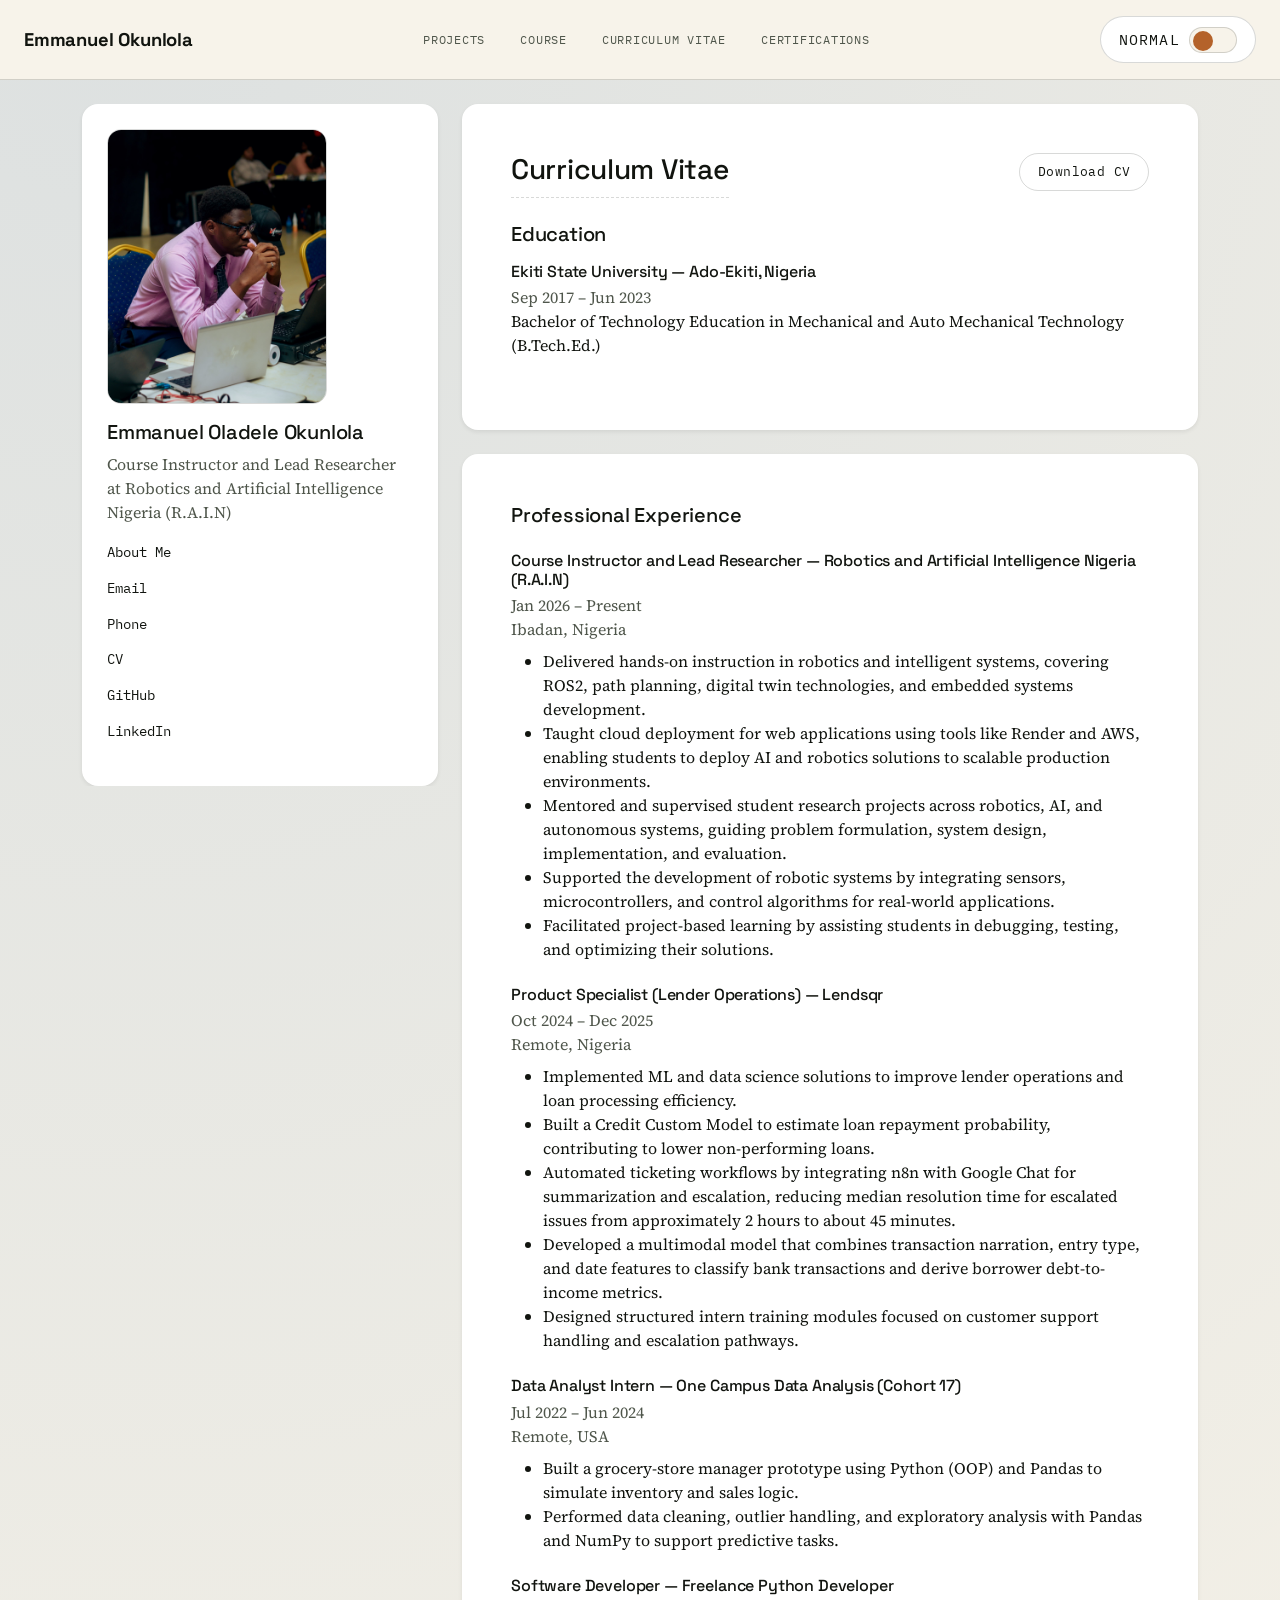
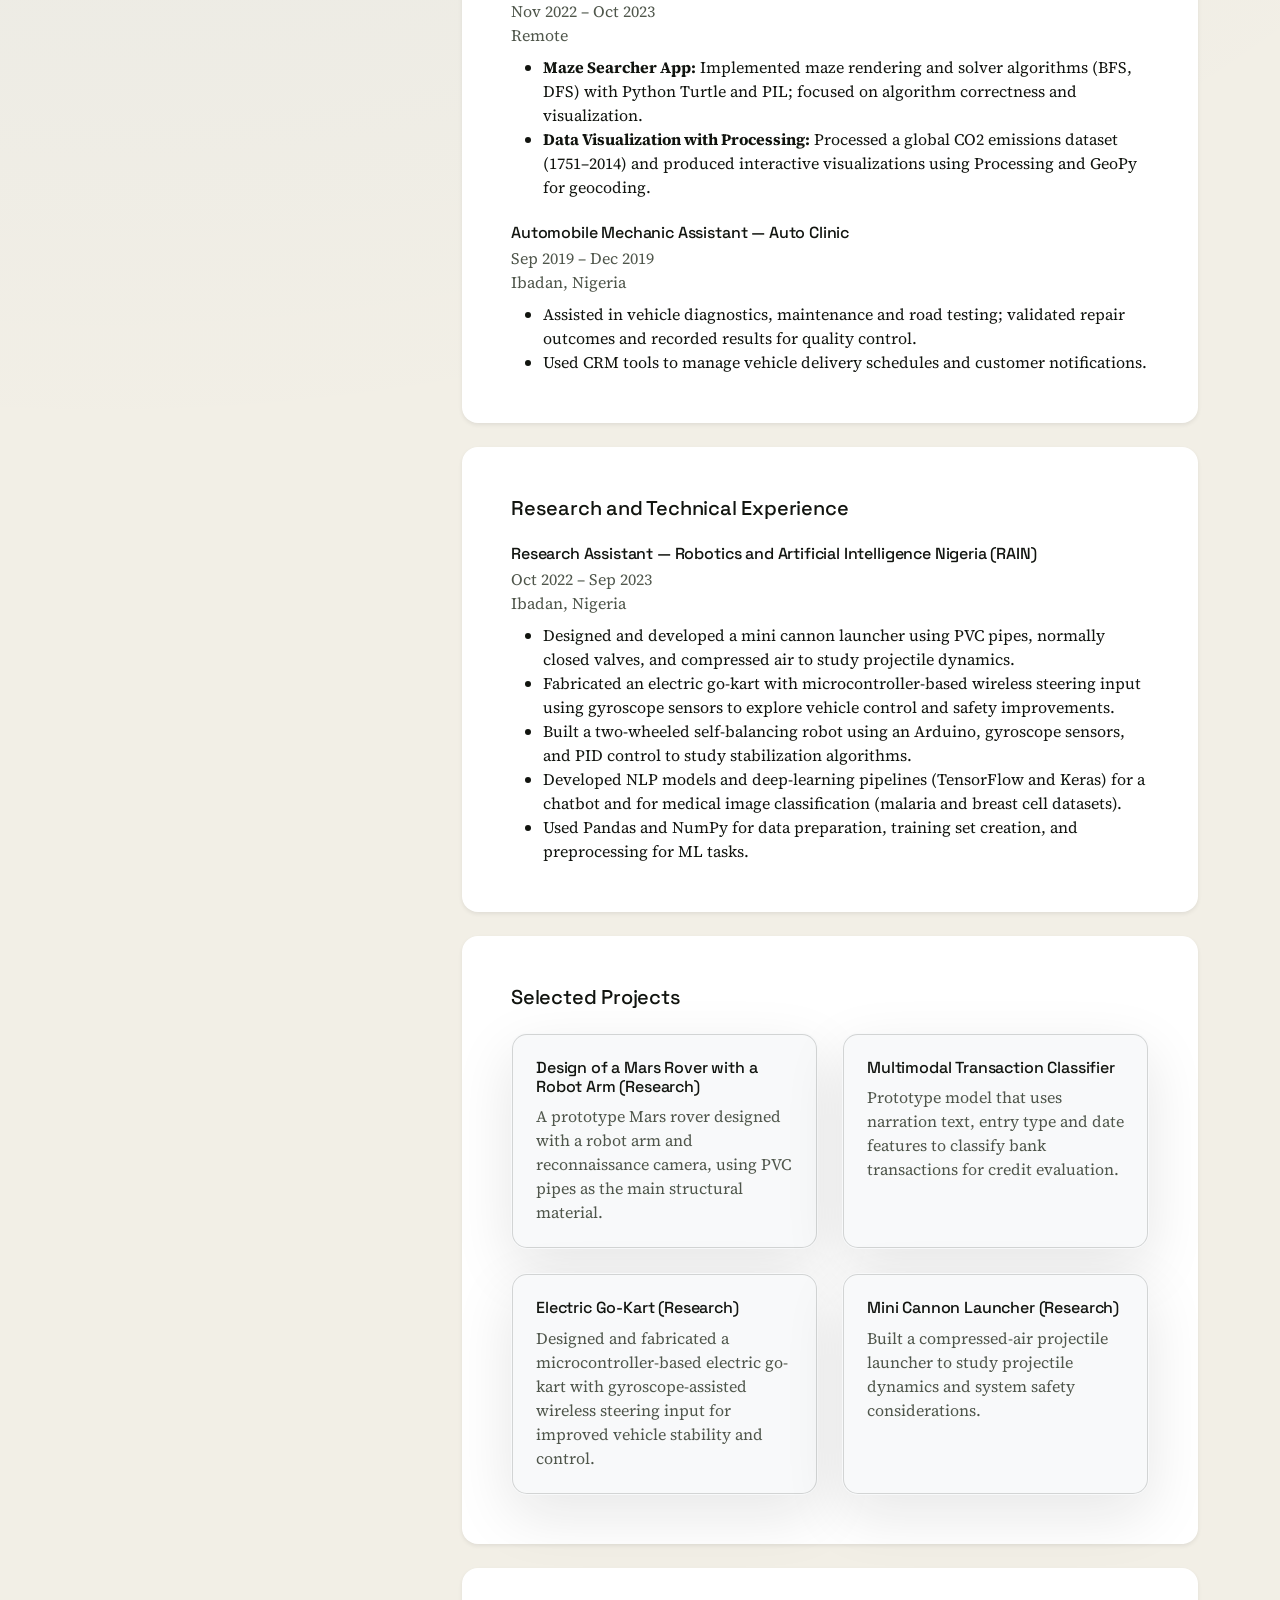
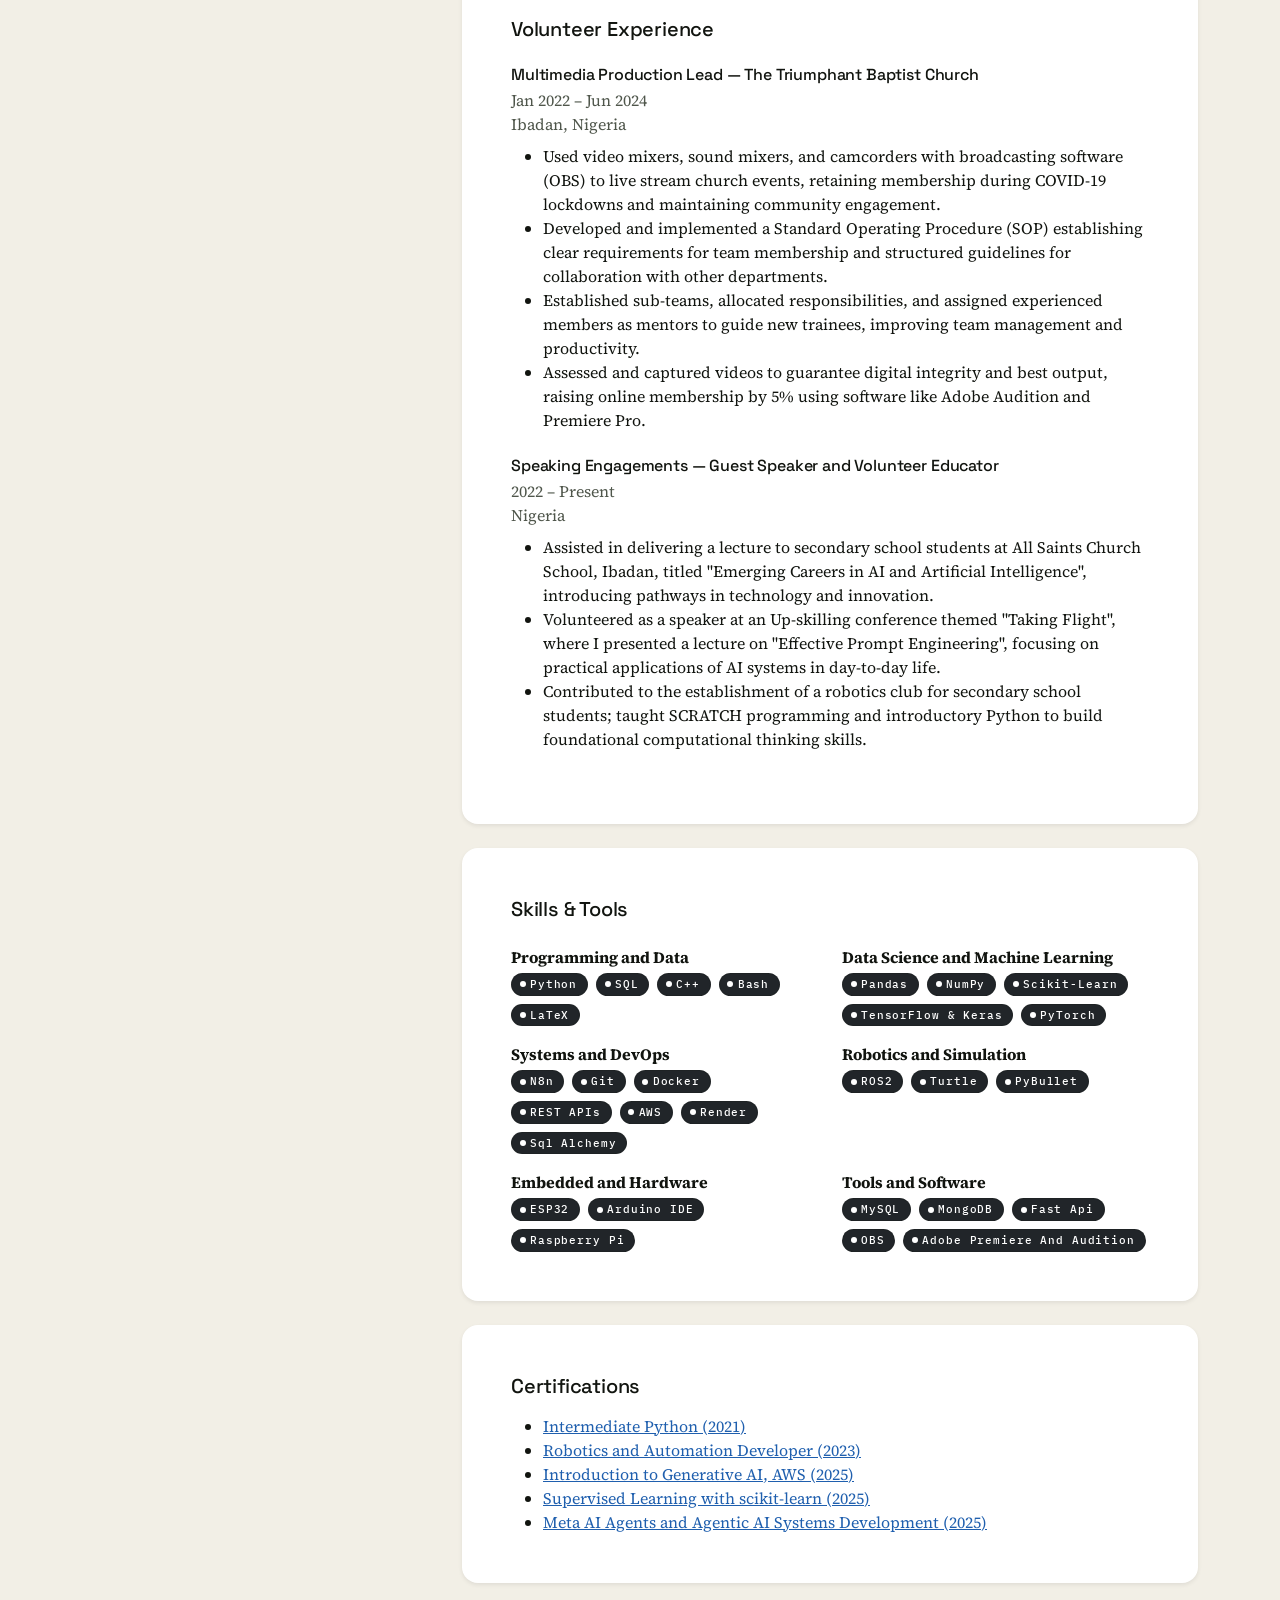
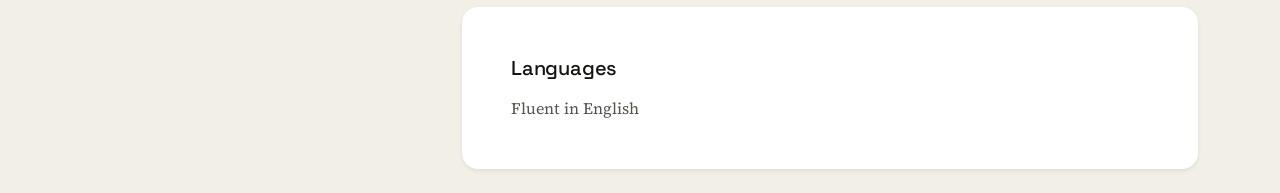
==== commit eb4e2ca1: "updated CV.html to contain the latest project currently done" ====
--- a/cv.html
+++ b/cv.html
@@ -175,6 +175,12 @@
   <div class="row gy-4">
     <div class="col-md-6">
       <article class="project-card p-4 rounded-4 bg-body-tertiary h-100">
+        <h4 class="mb-2 h6">Design of a Mars Rover with a Robot Arm (Research)</h4>
+        <p class="text-muted mb-0">A prototype Mars rover designed with a robot arm and reconnaissance camera, using PVC pipes as the main structural material.</p>
+      </article>
+    </div>
+    <div class="col-md-6">
+      <article class="project-card p-4 rounded-4 bg-body-tertiary h-100">
         <h4 class="mb-2 h6">Multimodal Transaction Classifier</h4>
         <p class="text-muted mb-0">Prototype model that uses narration text, entry type and date features to classify bank transactions for credit evaluation.</p>
       </article>
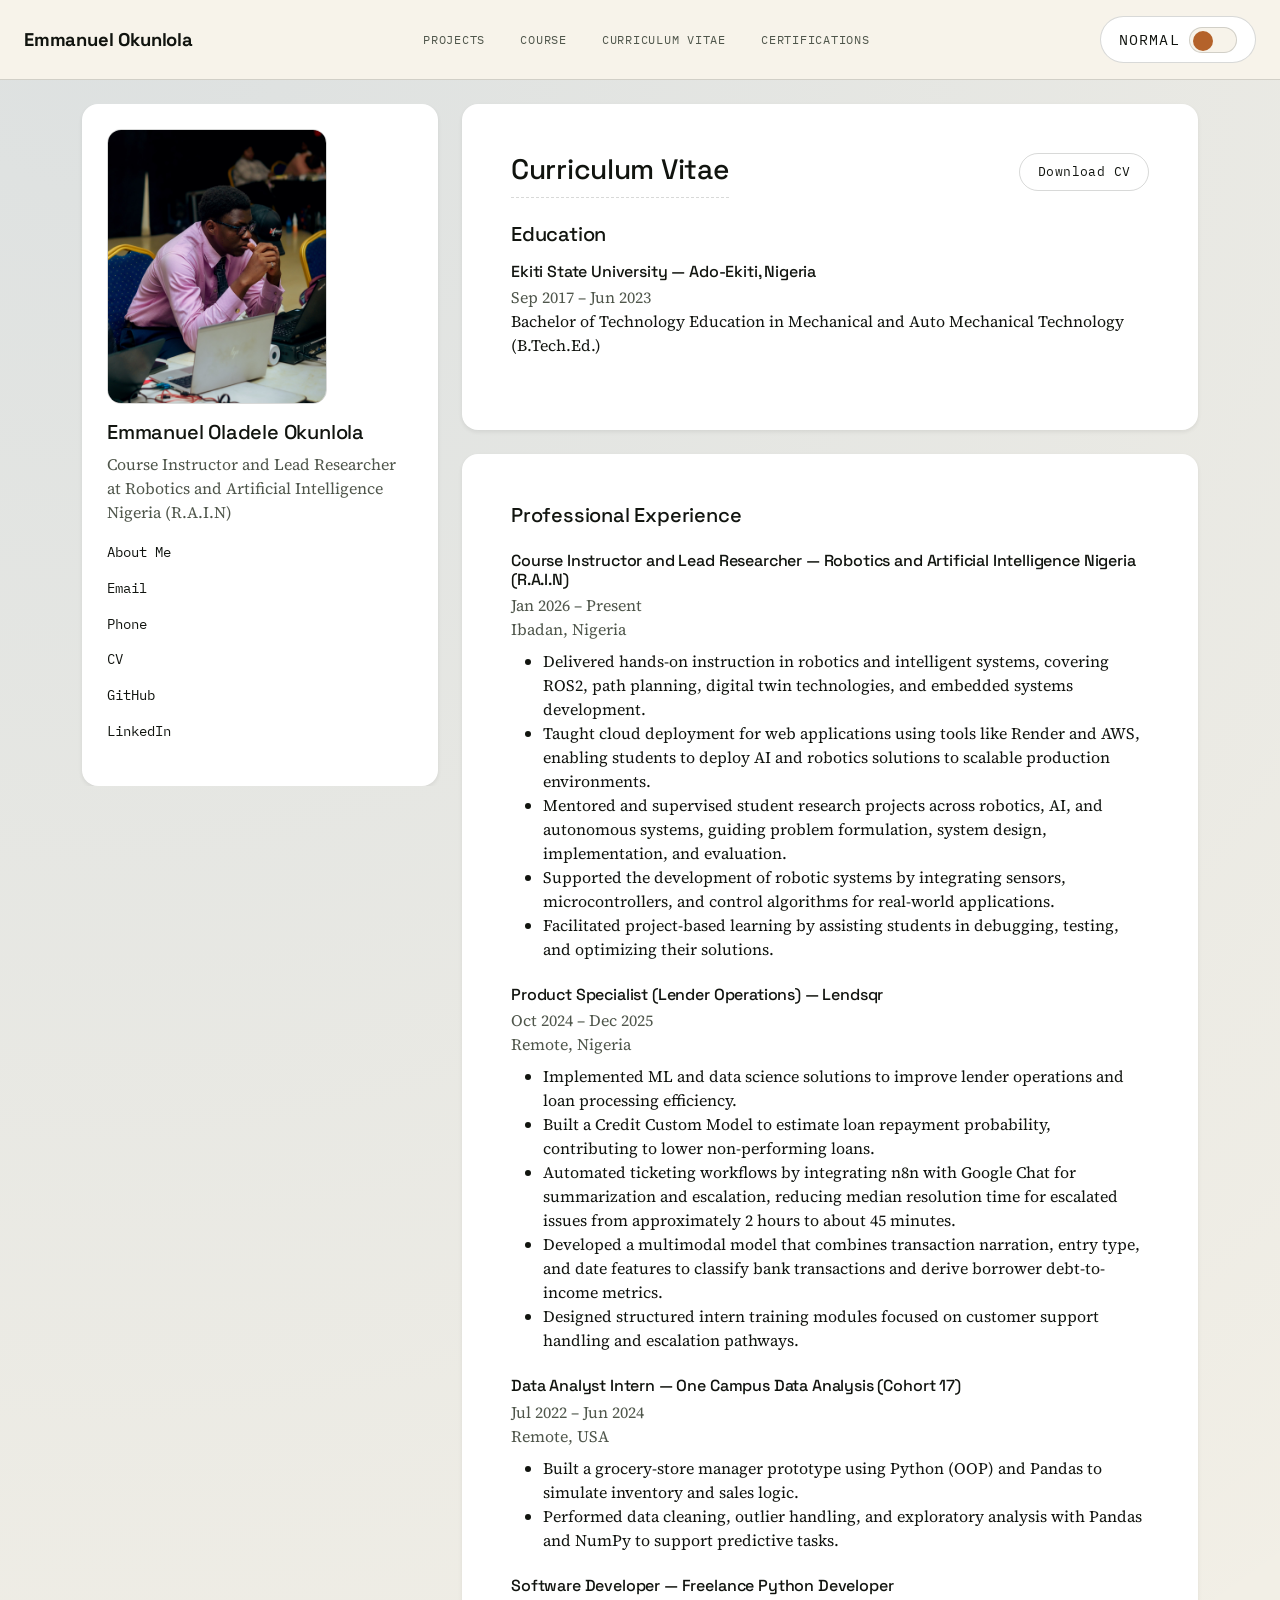
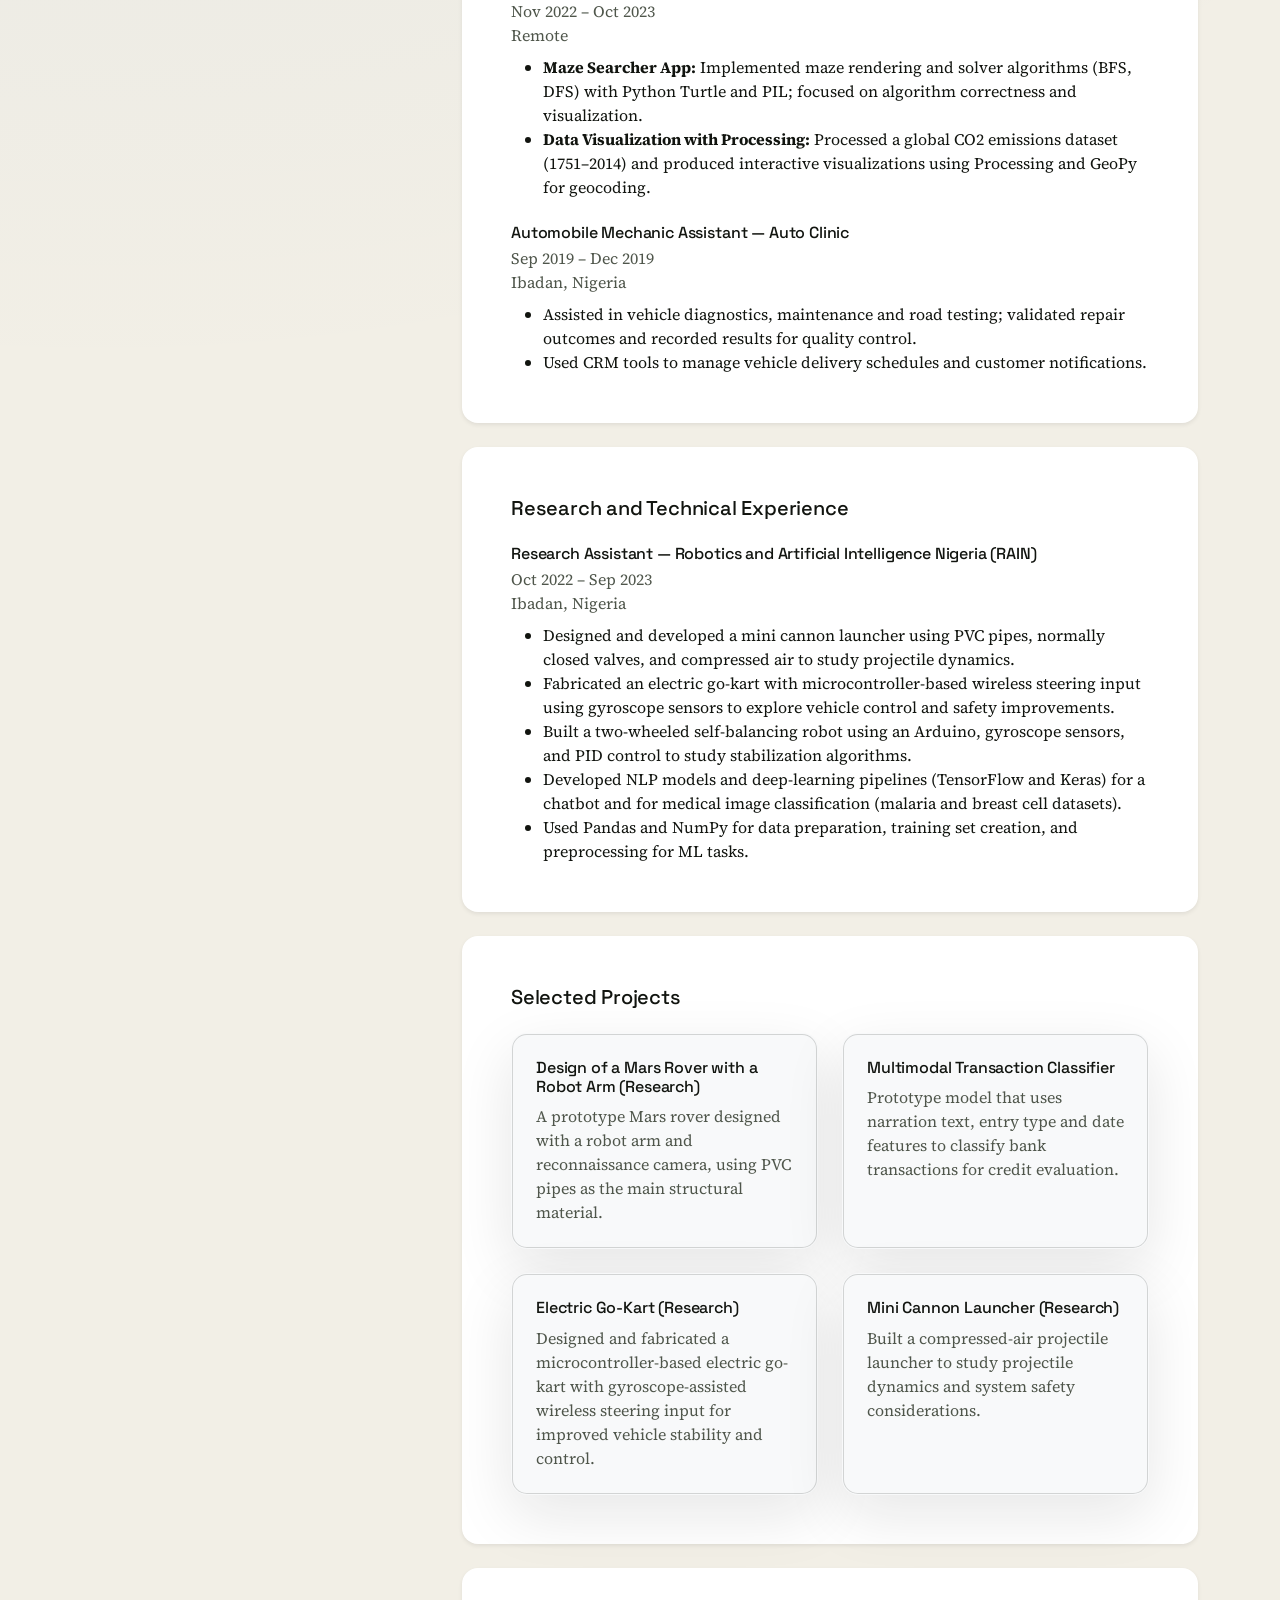
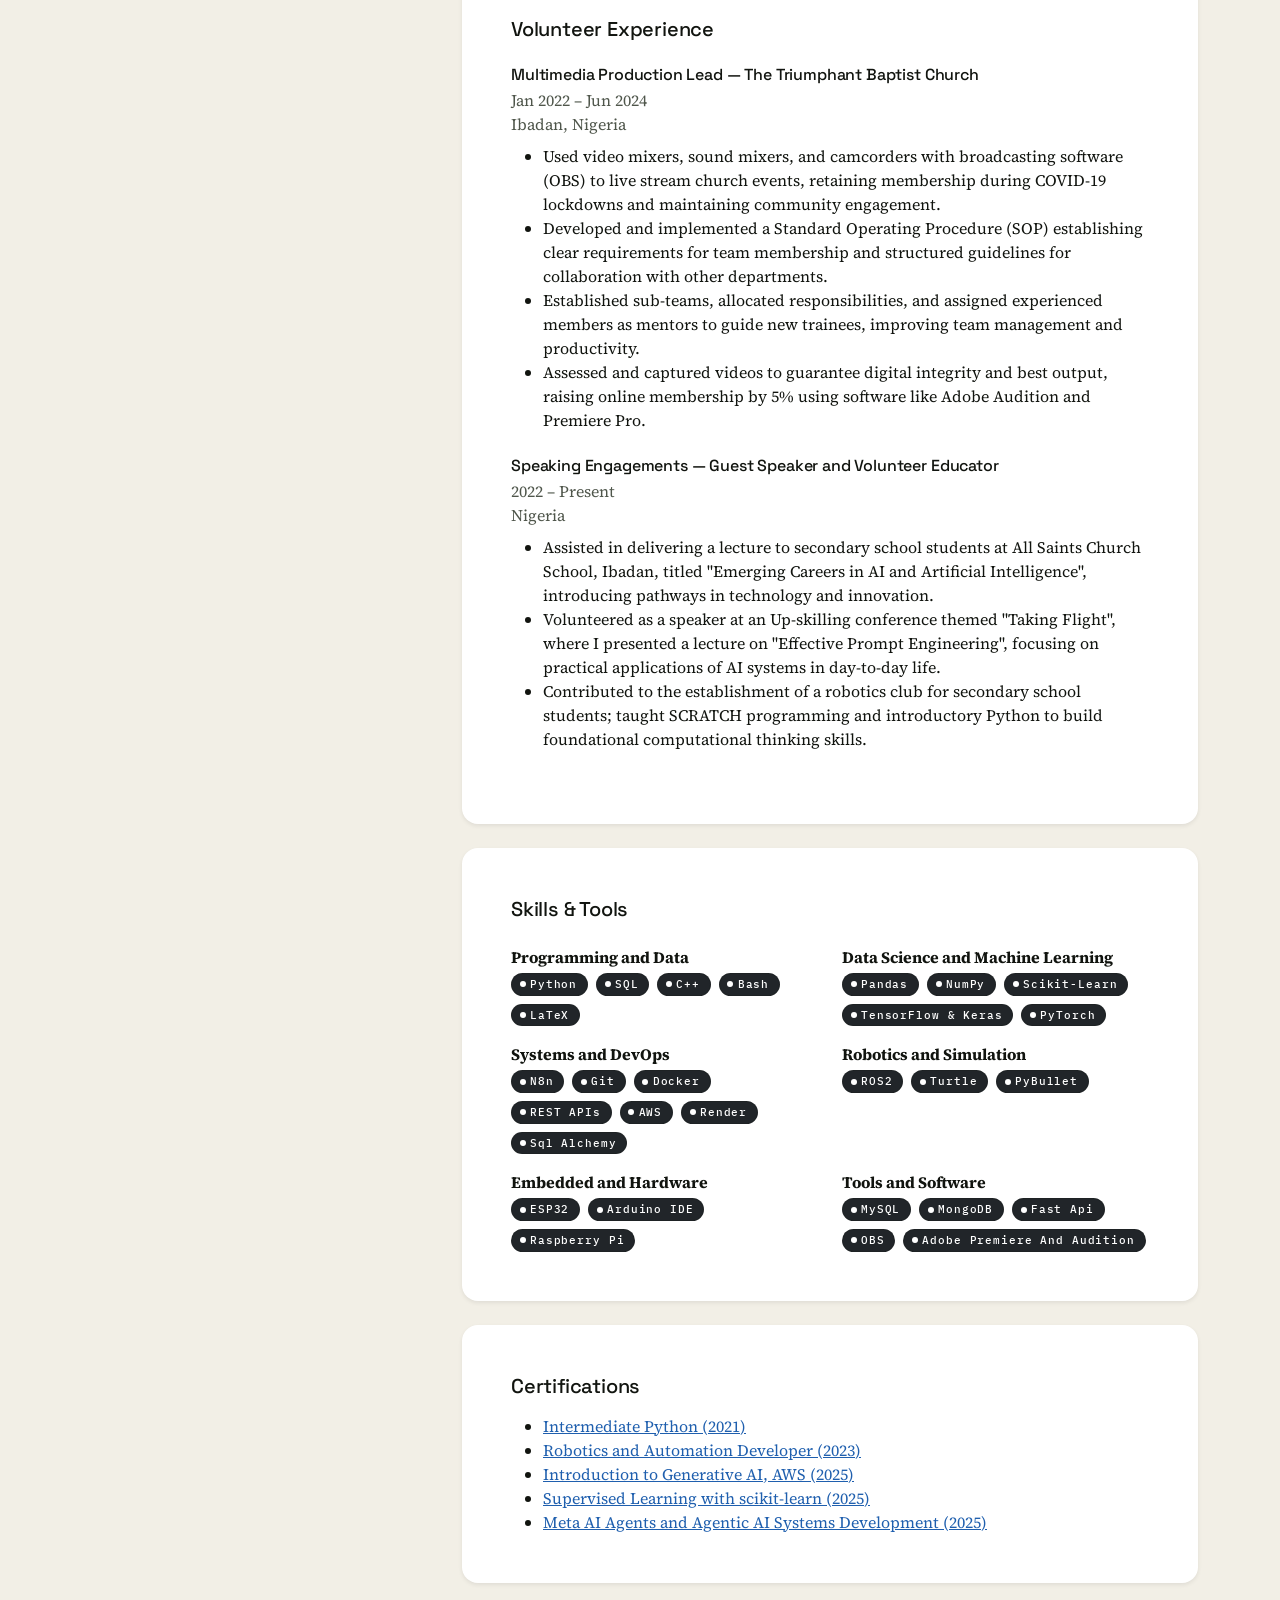
==== commit 1ee4f060: "updated about.html and also updated a few thing on CV and projects" ====
--- a/cv.html
+++ b/cv.html
@@ -305,10 +305,10 @@
   </ul>
 </div>
 
-<div class="content-block rounded-4 shadow-sm p-5">
+<!-- <div class="content-block rounded-4 shadow-sm p-5">
   <h3 class="h5 mb-3">Languages</h3>
   <p class="text-muted mb-0">Fluent in English</p>
-</div>
+</div> -->
 
           </section>
         </div>
